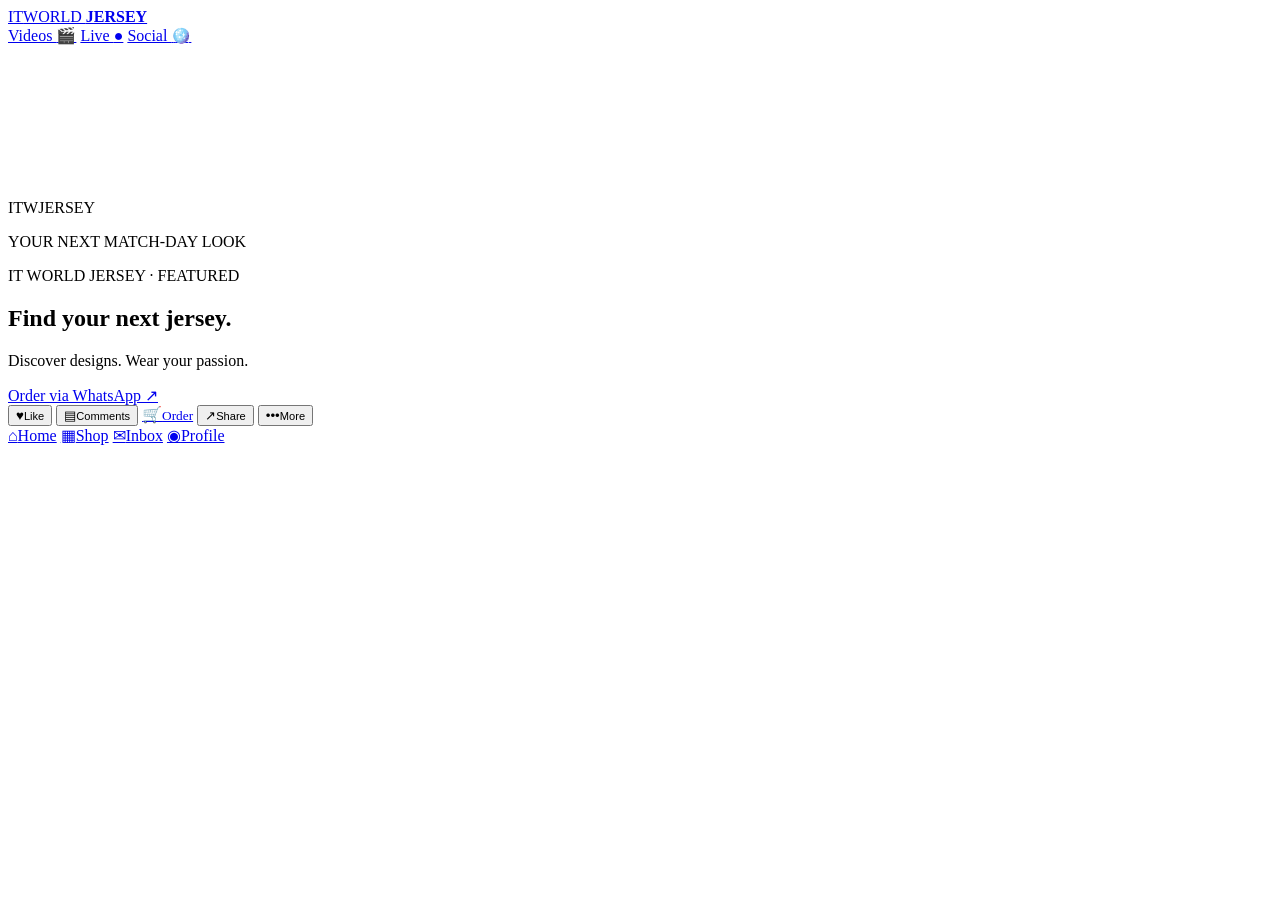
==== index.html @ 67706c0a "Add mobile-first IT WORLD JERSEY video feed" ====
<!doctype html>
<html lang="en">
<head>
  <meta charset="utf-8">
  <meta name="viewport" content="width=device-width, initial-scale=1, viewport-fit=cover">
  <meta name="theme-color" content="#101010">
  <meta name="description" content="Watch jersey videos, discover designs and order from IT WORLD JERSEY.">
  <title>Videos | IT WORLD JERSEY</title>
  <link rel="stylesheet" href="./styles.css">
</head>
<body>
  <header class="topbar">
    <a class="brand" href="https://itworldjersey.store" aria-label="IT WORLD JERSEY home"><span class="brand-mark">IT</span><span>WORLD <b>JERSEY</b></span></a>
    <nav class="topnav" aria-label="Main navigation">
      <a class="active" href="#videos">Videos <span>🎬</span></a>
      <a href="https://live.itworldjersey.store">Live <span class="live-dot">●</span></a>
      <a href="#" id="social-link">Social <span>🪩</span></a>
    </nav>
  </header>

  <main id="videos" class="feed" aria-label="Video feed">
    <article class="video-card" data-video-id="sample-1">
      <video class="video-player" playsinline loop muted preload="metadata" poster="https://images.unsplash.com/photo-1574629810360-7ef౼?auto=format&fit=crop&w=900&q=80"></video>
      <div class="video-fallback" aria-hidden="true"><div class="jersey-art">ITW<span>JERSEY</span></div><p>YOUR NEXT MATCH-DAY LOOK</p></div>
      <div class="video-shade"></div>
      <div class="video-copy">
        <span class="eyebrow">IT WORLD JERSEY · FEATURED</span>
        <h1>Find your next jersey.</h1>
        <p>Discover designs. Wear your passion.</p>
        <a class="order-cta" href="https://wa.me/?text=Hi%20IT%20WORLD%20JERSEY%2C%20I%27d%20like%20to%20order%20a%20jersey.">Order via WhatsApp <span>↗</span></a>
      </div>
      <aside class="action-rail" aria-label="Video actions">
        <button class="action like-action" aria-label="Like video"><span class="action-icon">♥</span><small class="like-count">Like</small></button>
        <button class="action comments-action" aria-label="Comments"><span class="action-icon">▤</span><small>Comments</small></button>
        <a class="action" aria-label="Order via WhatsApp" href="https://wa.me/?text=Hi%20IT%20WORLD%20JERSEY%2C%20I%27d%20like%20to%20order%20a%20jersey."><span class="action-icon">🛒</span><small>Order</small></a>
        <button class="action share-action" aria-label="Share video"><span class="action-icon">↗</span><small>Share</small></button>
        <button class="action more-action" aria-label="More options"><span class="action-icon">•••</span><small>More</small></button>
        <div class="more-menu" hidden>
          <button data-action="download">⏬ Download</button>
          <button data-action="copy">🔗 Copy link</button>
          <button data-action="report">🚩 Report</button>
        </div>
      </aside>
    </article>
  </main>

  <nav class="bottomnav" aria-label="Account navigation">
    <a href="https://itworldjersey.store"><span>⌂</span>Home</a>
    <a href="https://itworldjersey.store/shop"><span>▦</span>Shop</a>
    <a href="https://messenger.profile.itworldjersey.store"><span>✉</span>Inbox</a>
    <a href="https://profile.itworldjersey.store"><span>◉</span>Profile</a>
  </nav>
  <div id="toast" class="toast" role="status" aria-live="polite"></div>
  <script src="./app.js"></script>
</body>
</html>
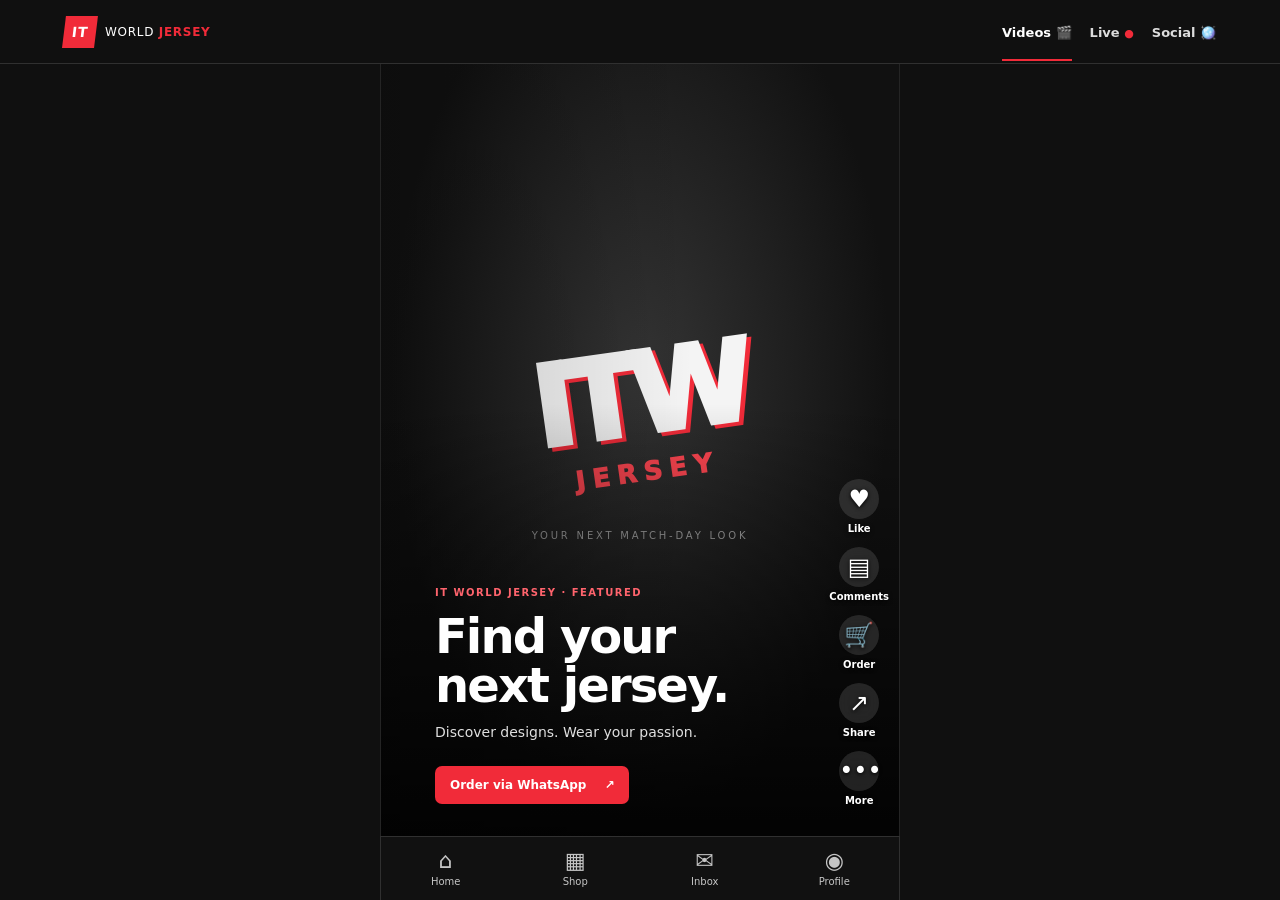
==== commit 77959c81: "Remove invalid placeholder video poster URL" ====
--- a/index.html
+++ b/index.html
@@ -20,7 +20,7 @@
 
   <main id="videos" class="feed" aria-label="Video feed">
     <article class="video-card" data-video-id="sample-1">
-      <video class="video-player" playsinline loop muted preload="metadata" poster="https://images.unsplash.com/photo-1574629810360-7ef౼?auto=format&fit=crop&w=900&q=80"></video>
+      <video class="video-player" playsinline loop muted preload="metadata"></video>
       <div class="video-fallback" aria-hidden="true"><div class="jersey-art">ITW<span>JERSEY</span></div><p>YOUR NEXT MATCH-DAY LOOK</p></div>
       <div class="video-shade"></div>
       <div class="video-copy">
--- a/styles.css
+++ b/styles.css
@@ -0,0 +1 @@
+:root{color-scheme:dark;--bg:#101010;--panel:#181818;--text:#fff;--muted:#c7c7c7;--red:#f12b39;--line:#303030}*{box-sizing:border-box}html,body{margin:0;min-height:100%;background:var(--bg);color:var(--text);font-family:Inter,ui-sans-serif,system-ui,-apple-system,BlinkMacSystemFont,"Segoe UI",sans-serif}a{color:inherit;text-decoration:none}button{font:inherit;color:inherit;cursor:pointer}.topbar{height:64px;display:flex;align-items:center;justify-content:space-between;padding:0 18px;border-bottom:1px solid var(--line);background:#101010;position:relative;z-index:5}.brand{display:flex;align-items:center;gap:9px;font-size:12px;letter-spacing:.06em;white-space:nowrap}.brand b{color:var(--red)}.brand-mark{display:grid;place-items:center;width:32px;height:32px;background:var(--red);font-weight:900;font-size:14px;transform:skew(-7deg)}.topnav{display:flex;align-items:center;gap:18px;font-size:13px;font-weight:700}.topnav a{padding:22px 0 19px;border-bottom:2px solid transparent;color:#ddd}.topnav a.active{color:#fff;border-color:var(--red)}.live-dot{color:var(--red);font-size:11px}.feed{height:calc(100dvh - 128px);min-height:450px;overflow-y:auto;scroll-snap-type:y mandatory;scrollbar-width:none}.feed::-webkit-scrollbar{display:none}.video-card{height:100%;min-height:450px;max-height:100%;position:relative;overflow:hidden;scroll-snap-align:start;background:radial-gradient(ellipse at 55% 35%,#343434 0,#171717 45%,#090909 100%)}.video-player{position:absolute;width:100%;height:100%;object-fit:cover;z-index:0}.video-fallback{position:absolute;inset:0;display:flex;flex-direction:column;align-items:center;justify-content:center;background:radial-gradient(ellipse at 50% 40%,#343434,#111 68%);overflow:hidden}.jersey-art{font-size:clamp(54px,13vw,112px);font-weight:1000;letter-spacing:-.09em;line-height:.85;color:#f4f4f4;text-shadow:4px 4px 0 var(--red);transform:rotate(-8deg)}.jersey-art span{display:block;font-size:.23em;letter-spacing:.28em;text-align:center;color:#ff4651;text-shadow:none;margin-top:18px}.video-fallback p{letter-spacing:.28em;font-size:10px;color:#aaa;margin-top:45px}.video-shade{position:absolute;inset:0;background:linear-gradient(0deg,rgba(0,0,0,.85),transparent 56%),linear-gradient(90deg,rgba(0,0,0,.22),transparent 60%);pointer-events:none}.video-copy{position:absolute;left:clamp(18px,5vw,54px);bottom:32px;max-width:72%;z-index:2}.eyebrow{font-size:10px;letter-spacing:.15em;font-weight:800;color:#ff646d}.video-copy h1{font-size:clamp(28px,7vw,48px);line-height:1.02;letter-spacing:-.04em;margin:12px 0}.video-copy p{color:#e0e0e0;font-size:14px}.order-cta{display:inline-flex;align-items:center;gap:18px;margin-top:12px;padding:12px 15px;border-radius:7px;background:var(--red);font-weight:800;font-size:12px}.action-rail{position:absolute;right:12px;bottom:30px;z-index:3;display:flex;flex-direction:column;align-items:center;gap:13px}.action{display:flex;flex-direction:column;align-items:center;gap:4px;background:transparent;border:0;min-width:52px;padding:0;text-shadow:0 1px 4px #000}.action-icon{display:grid;place-items:center;width:40px;height:40px;border-radius:50%;background:rgba(255,255,255,.12);font-size:24px;backdrop-filter:blur(8px)}.action small{font-size:10px;font-weight:700}.like-action.liked .action-icon{color:#ff4054;background:rgba(255,64,84,.18)}.more-menu{position:absolute;right:48px;bottom:0;width:148px;padding:6px;border:1px solid #444;border-radius:10px;background:#202020;box-shadow:0 10px 30px #0009}.more-menu button{display:block;width:100%;text-align:left;padding:12px 8px;border:0;border-radius:6px;background:transparent;font-size:12px}.more-menu button:hover{background:#333}.bottomnav{height:64px;position:fixed;bottom:0;left:0;right:0;display:flex;align-items:center;justify-content:space-around;background:#111;border-top:1px solid var(--line);z-index:8;padding-bottom:env(safe-area-inset-bottom)}.bottomnav a{display:flex;flex-direction:column;align-items:center;gap:4px;min-width:56px;font-size:10px;color:#c5c5c5}.bottomnav a span{font-size:22px;line-height:1}.bottomnav a:hover{color:#fff}.toast{position:fixed;z-index:20;left:50%;bottom:80px;transform:translateX(-50%);background:#292929;border:1px solid #444;padding:10px 14px;border-radius:9px;font-size:12px;opacity:0;pointer-events:none;transition:opacity .2s}.toast.show{opacity:1}@media(min-width:760px){.topbar{padding:0 5vw}.feed{height:calc(100dvh - 128px);max-width:520px;margin:0 auto;border-left:1px solid #242424;border-right:1px solid #242424}.video-copy{max-width:65%}.action-rail{right:10px}.bottomnav{left:50%;right:auto;transform:translateX(-50%);width:min(520px,100%);border-left:1px solid var(--line);border-right:1px solid var(--line)}}@media(max-width:380px){.brand{font-size:10px}.topnav{gap:10px;font-size:11px}.topbar{padding:0 10px}.action-rail{right:5px}.action-icon{width:35px;height:35px;font-size:21px}.video-copy{max-width:70%}}
